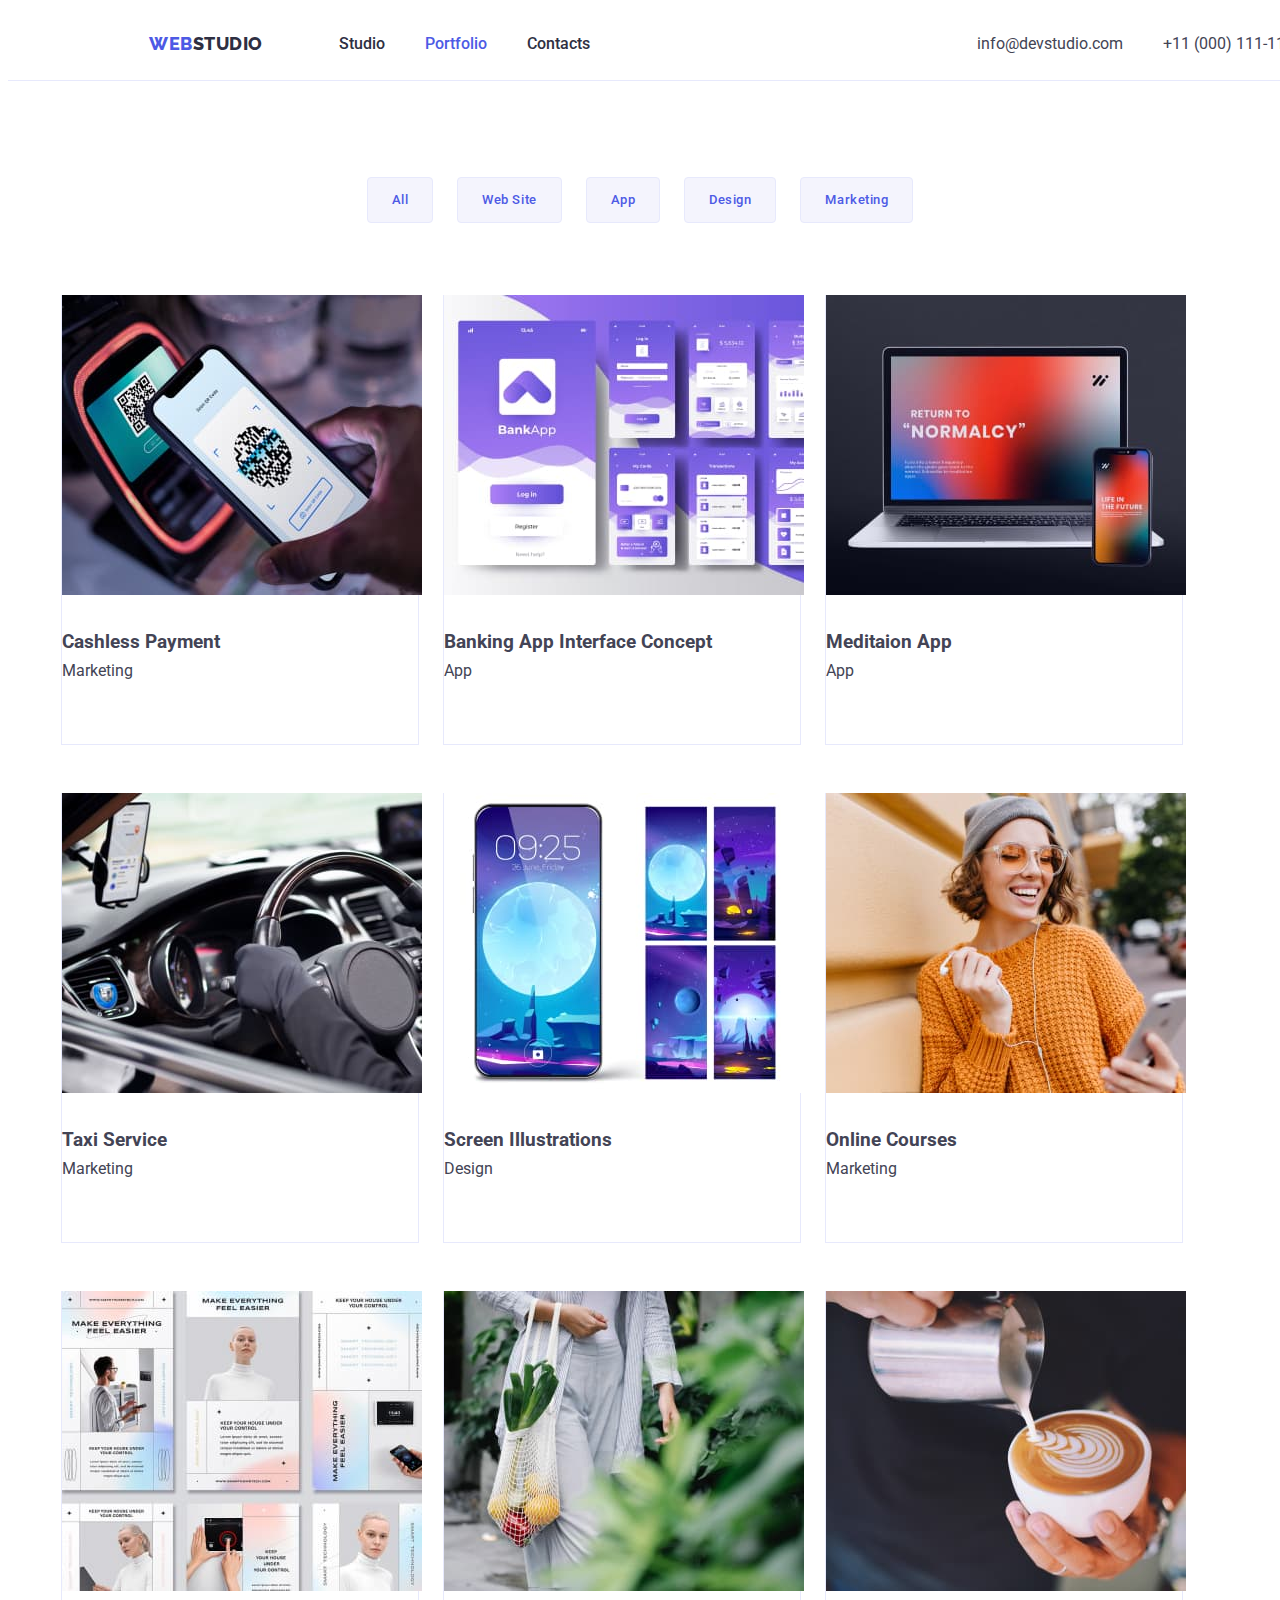
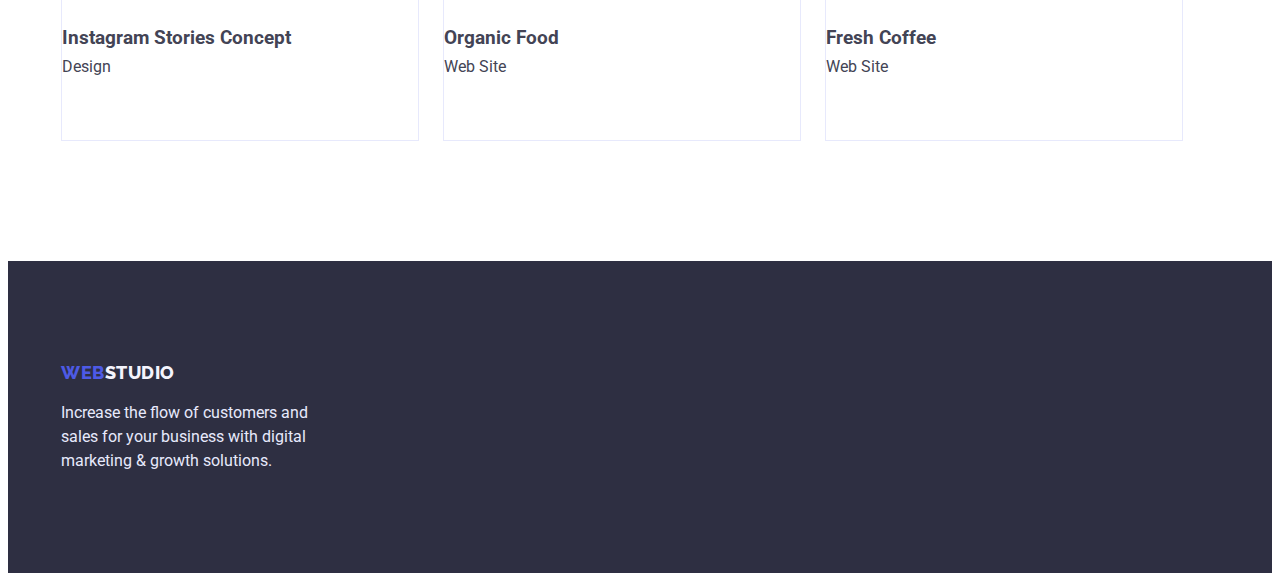
==== portfolio.html @ 673d529d "flexbox" ====
<!DOCTYPE html>
<html lang="en">
<head>
    <meta charset="UTF-8">
    <meta http-equiv="X-UA-Compatible" content="IE=edge">
    <meta name="viewport" content="width=device-width, initial-scale=1.0">
    <title>Portfolio</title>
    <link rel="preconnect" href="https://fonts.googleapis.com">
    <link rel="preconnect" href="https://fonts.gstatic.com" crossorigin>
    <link href="https://fonts.googleapis.com/css2?family=Raleway:wght@800&family=Roboto:wght@400;500;700&display=swap" rel="stylesheet">
    <link rel="stylesheet" href="https://cdnjs.cloudflare.com/ajax/libs/modern-normalize/1.1.0/modern-normalize.min.css" integrity="sha512-wpPYUAdjBVSE4KJnH1VR1HeZfpl1ub8YT/NKx4PuQ5NmX2tKuGu6U/JRp5y+Y8XG2tV+wKQpNHVUX03MfMFn9Q==" crossorigin="anonymous" referrerpolicy="no-referrer" />
    <link rel="stylesheet" href="./css/styles.css">
</head>
<body>
        <header class="header">
            <div class="container header-container">
        <nav class="header-navigation">
        <a class="header-logo logo link" href="./index.html">WEB<span class="logo-color">STUDIO</span></a>
    <ul class="header-list list">
        <li class="header-item"><a class="header-link" href="./index.html">Studio</a></li>
        <li class="header-item"><a class="header-link current" href="./portfolio.html">Portfolio</a></li>
        <li class="header-item"><a class="header-link" href="">Contacts</a></li>
    </ul>
    </nav>
    <address class="header-address cont">
        <ul class="address-list list">
        <li class="address-item"><a class="contact-link link" href="mailto:info@devstudio.com">info@devstudio.com</a></li>
        <li class="address-item"><a class="address-link link" href="tel:+110001111111">+11 (000) 111-11-11</a></li>
        </ul>
    </address>
            </div>
           </header>
           <main>
            <section class="gallery">
                <div class="container ">
                <h2 class="visually-hidden">Portfolio</h2>
                <ul class="gallery-nav list">  
                    <li class="gallery-item"><button class="gallery-btn btn list" type="button">All</button></li>
                    <li class="gallery-item"><button class="gallery-btn btn list" type="button">Web Site</button></li>
                    <li class="gallery-item"><button class="gallery-btn btn list" type="button">App</button></li>
                    <li class="gallery-item"><button class="gallery-btn btn list" type="button">Design</button></li>
                    <li class="gallery-item"><button class="gallery-btn btn list" type="button">Marketing</button></li>
                </ul>
                <ul class="gallery-list list">
                    <li class="gallery-item-second"><img src="./images/cashless-payment.jpg" alt="cashless payment" width="360"><h3 class="about-title">Cashless Payment</h3><p class="about-text">Marketing</p></li>
                    <li class="gallery-item-second"><img src="./images/banking-app.jpg" alt="banking-app" width="360"><h3 class="about-title">Banking App Interface Concept</h3><p class="about-text">App</p></li>
                    <li class="gallery-item-second"><img src="./images/meditaion-app.jpg" alt="meditaion app" width="360"><h3 class="about-title">Meditaion App</h3><p class="about-text">App</p></li>
                    <li class="gallery-item-second"><img src="./images/taxi.jpg" alt="taxi" width="360"><h3 class="about-title">Taxi Service</h3><p class="about-text">Marketing</p></li>
                    <li class="gallery-item-second"><img src="./images/screen.jpg" alt="screen illustrations" width="360"><h3 class="about-title">Screen Illustrations</h3><p class="about-text">Design</p></li>
                    <li class="gallery-item-second"><img src="./images/online-cources.jpg" alt="girl in headphones" width="360"><h3 class="about-title">Online Courses</h3><p class="about-text">Marketing</p></li>
                    <li class="gallery-item-second"><img src="./images/Instagram.jpg" alt="instagram stories" width="360"><h3 class="about-title">Instagram Stories Concept</h3><p class="about-text">Design</p></li>
                    <li class="gallery-item-second"><img src="./images/organic-food.jpg" alt="vegetables" width="360"><h3 class="about-title">Organic Food</h3><p class="about-text">Web Site</p></li>
                    <li class="gallery-item-second"><img src="./images/fresh-coffee.jpg" alt="a cup of coffee" width="360"><h3 class="about-title">Fresh Coffee</h3><p class="about-text">Web Site</p></li>
               </ul>
                </div>
            </section>
           </main>
           <footer>
            <section class="footer">
            <div class="container">
            <a class="footer-logo logo link" href="./index.html">WEB<span class="logo">STUDIO</span></a>
            <p class="footer-text text">
                Increase the flow of customers and sales for your business with digital marketing & growth solutions.
            </p>
            </div>
            </section>
        </footer>
</body>
</html>
---- css/styles.css ----
:root {
--color-title: #2E2F42;
--color-action: #4D5AE5;
--color-btn-invert: #FFFFFF;
}
body {
font-family: 'Roboto', sans-serif;
font-size: 16px;
color: #434455;
}
.container {
width: 100%;
max-width: 1158px;
padding-left: 15px;
padding-right: 15px;
margin: 0 auto;
}
.list { 
list-style: none;
}
.link {
text-decoration: none;
}
p, h1, h2, h3 {
margin: 0;
}
ul {
margin: 0;
padding-left: 0;
}
.title {
font-weight: 500;
font-size: 20px;
line-height: 1.2;
color: var(--color-title);
}
.text {
font-weight: 400;
line-height: 1.5;
color: #434455;
}
.btn {
font-family: 'Roboto', sans-serif;
font-weight: 500;
line-height: 1.5;
letter-spacing: 0.04em;
color: var(--color-action);
border-radius: 4px;
cursor: pointer;
}

/*--------------------HEADER-------------*/

.header {
display: flex;
background: #FFFFFF;
border-bottom: 1px solid #E7E9FC;
min-width: 1440px;
}
.header-container {
display: flex;
  
}
.header-navigation {
display: flex;
align-items: center;
margin-right: auto;
}
.logo {
font-family: 'Raleway', sans-serif;
font-weight: 800;
font-size: 18px;
line-height: 1.33;
letter-spacing: 0.03em;
text-transform: uppercase;
color: #F4F4FD;
}
.header-logo {
color: #4D5AE5;
}
.logo-color {
color: #2E2F42;
margin-right: 76px;
}
.header-list {
display: flex;
}
.header-list .header-item:last-child {
margin-right: 0;
}

.header-item {
margin-right: 40px;}

.header-link {
display: block;
padding-top: 24px;
padding-bottom: 24px;

font-weight: 500;
line-height: 1.5;
color: #2E2F42;
text-decoration: none;
}
.header-link:hover,
.header-link:focus {
color: var(--color-action); 
}
.header-link.current {
color: var(--color-action); 
}
.header-address {
   
}
.cont {
display: flex;
align-items:center;
}
.address-list {
display: flex;  
}
.address-item {

}
.address-list .address-item + .address-item {
margin-left: 40px;
}
.contact-link {
font-style: normal;
line-height: 1.5;
color: #434455;
}
.contact-link:hover,
.contact-link:focus {
color: var(--color-action);
}
.address-link {
line-height: 1.5;
color: #434455;
font-style: normal;
}

/* ------------HERO--------- */

.hero {
padding-top: 188px;
padding-bottom: 188px;

background-color: #2E2F42;
}
.hero-container {
width: 500px;
margin-right: auto;
margin-left: auto;
padding-left: 0;
padding-right: 0; 
}
.hero-title {
font-size: 56px;
line-height: 1.07;
text-align: center;
letter-spacing: 0.02em;
color: #FFFFFF;
}
  
.hero-btn {
margin-top: 48px;
text-align: center;
display: flex;
flex-direction: row;
align-items: flex-start;
padding: 16px 32px;
margin-right: auto;
margin-left: auto;

color: var(--color-btn-invert);
background: var(--color-action);
box-shadow: 0px 4px 4px rgba(0, 0, 0, 0.15);
}
.hero-btn:hover,
.hero-btn:focus {
background-color:#404BBF
}


/* ---------------ABOUT---------------------- */
.about {
padding-top: 120px;
padding-bottom: 120px; 
}
.visually-hidden {
position: absolute;
width: 1px;
height: 1px;
margin: -1px;
border: 0;
padding: 0;
white-space: nowrap;
clip-path: inset(100%);
clip: rect(0 0 0 0);
overflow: hidden;
}
.about-list {
display: flex;
flex-wrap: wrap;
}

.about-item {
margin-right: 24px;
width: 264px;
}
.about-item:last-child {
margin-right: 0;
}
.about-title {
margin-bottom: 8px;
}
.title {
}
.about-text {
}
.text {
}
/* -----------------DOING------------------- */
.doing {
padding-bottom: 120px;
}
.doing-title {
display: flex;
justify-content: center;
margin-bottom: 72px; 
font-size: 36px;
line-height: 1.11;
letter-spacing: 0.02em;
color: var(--color-title);
}
.doing-list {
display: flex;
flex-wrap: wrap;
}
.doing-item {
margin-right: 24px;
}
.doing-item:last-child {
margin-right: 0;
}
.doing-pic {
display: block;
}
/* ------------------TEAM-------------------- */

.team {
padding-bottom: 120px;
background: #F4F4FD;
}
.team-title {
display: flex;
justify-content: center;
padding-top: 120px;
margin-bottom: 72px;
font-size: 36px;
line-height: 1.11;
letter-spacing: 0.02em;
color: var(--color-title);
}
.team-list {
display: flex;
flex-wrap: wrap;
}
.team-item {
margin-right: 24px;
background: #FFFFFF;
box-shadow: 0px 1px 6px rgba(46, 47, 66, 0.08), 0px 1px 1px rgba(46, 47, 66, 0.16), 0px 2px 1px rgba(46, 47, 66, 0.08);
border-radius: 0px 0px 4px 4px;
}
.team-item:last-child {
margin-right: 0;
}
.team-title-after {
display: flex;
justify-content: center;
margin-bottom: 8px;
padding-top: 32px;
}

.team-text {
display: flex;
justify-content: center;
padding-bottom: 32px;
}


/* ------------------FOOTER------------- */ 
.footer {
padding-top: 100px;
padding-bottom: 100px;
background: #2E2F42;
}
.footer-logo {
display: inline-block;
color: #4D5AE5;
margin-bottom: 16px;
background: #2E2F42;
}

.footer-text {
max-width: 264px;
max-height: 110px;
color: #E7E9FC;
background: #2E2F42;
}



/* ------------------PORTFOLIO----------- */
.gallery {
display: flex;
padding-bottom: 120px;
}
.gallery-nav {
display: flex;
margin-right: auto;
margin-left: auto;
justify-content: center;
padding-bottom: 72px;
padding-top: 96px; 
}
.gallery-item {
margin-right: 24px;
}

.gallery-item:last-child {
  margin-right: 0;
}
.gallery-btn {
flex-direction: row;
justify-content: center;
align-items: center;
padding: 12px 24px;
background: #F4F4FD;
border: 1px solid #E7E9FC;
}
.gallery-btn:hover,
.gallery-btn:focus {
color: var(--color-btn-invert);
background: #404BBF;
}
.gallery-list {
display: flex;
flex-wrap: wrap; 
}
.gallery-item-second {
margin-right: 24px;
margin-bottom: 48px;
padding-bottom: 32px;
max-width: 358px;
background: #FFFFFF;
border-right: 1px solid #E7E9FC;
border-bottom: 1px solid #E7E9FC;
border-left: 1px solid #E7E9FC;
box-sizing: border-box;
 }
.gallery-item-second:nth-child(3n) {
margin-right: 0;
}
.gallery-item-second:nth-last-child(-n+3) {
margin-bottom: 0;
}

.gallery-item-second>.about-title{
padding-top: 32px;
}
.gallery-item-second>.about-text {
padding-bottom: 32px;
 }
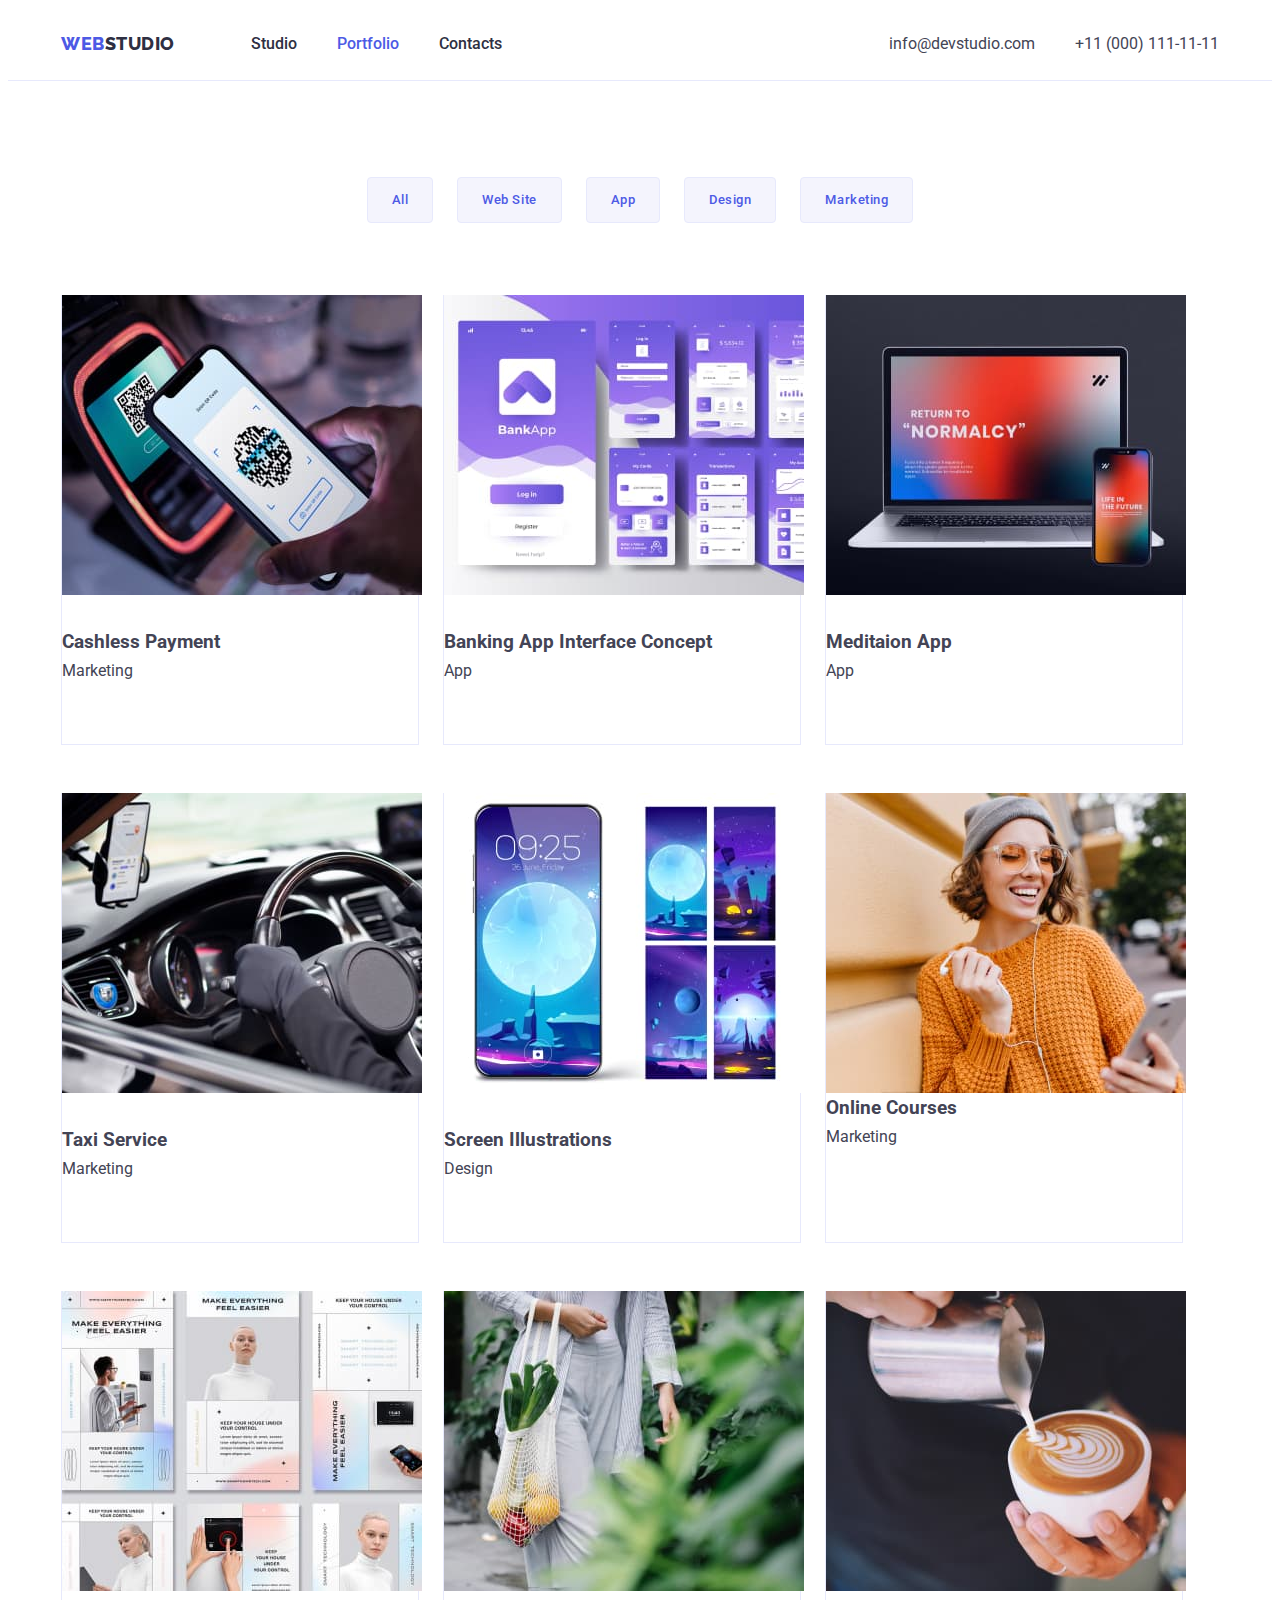
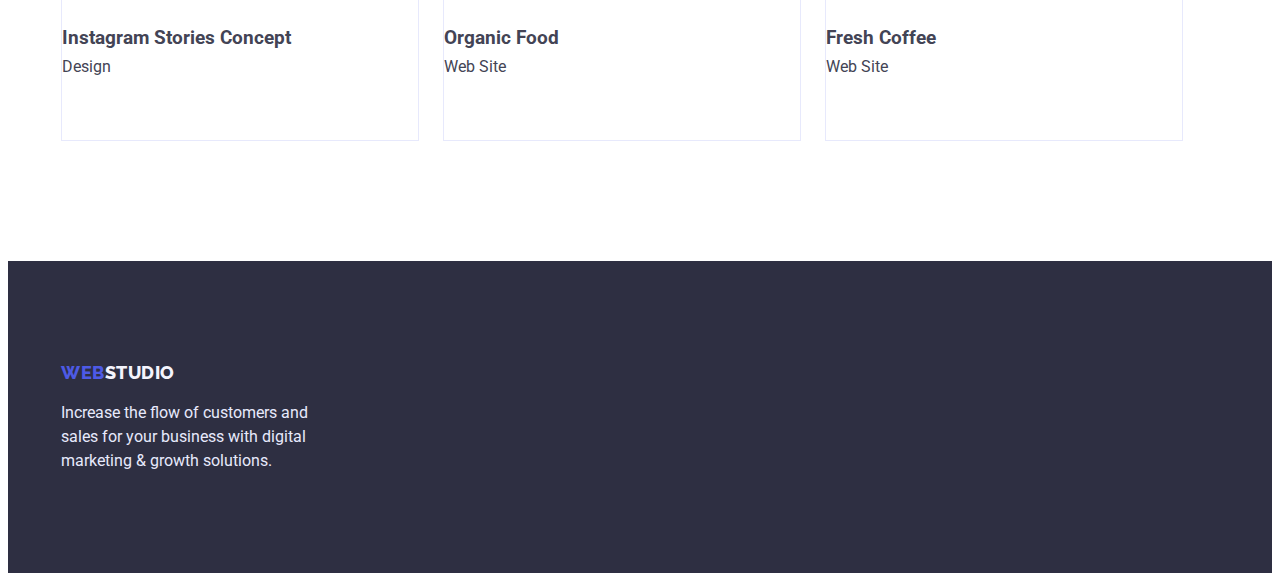
==== commit d367065a: "flexbox update" ====
--- a/portfolio.html
+++ b/portfolio.html
@@ -42,15 +42,39 @@
                     <li class="gallery-item"><button class="gallery-btn btn list" type="button">Marketing</button></li>
                 </ul>
                 <ul class="gallery-list list">
-                    <li class="gallery-item-second"><img src="./images/cashless-payment.jpg" alt="cashless payment" width="360"><h3 class="about-title">Cashless Payment</h3><p class="about-text">Marketing</p></li>
-                    <li class="gallery-item-second"><img src="./images/banking-app.jpg" alt="banking-app" width="360"><h3 class="about-title">Banking App Interface Concept</h3><p class="about-text">App</p></li>
-                    <li class="gallery-item-second"><img src="./images/meditaion-app.jpg" alt="meditaion app" width="360"><h3 class="about-title">Meditaion App</h3><p class="about-text">App</p></li>
-                    <li class="gallery-item-second"><img src="./images/taxi.jpg" alt="taxi" width="360"><h3 class="about-title">Taxi Service</h3><p class="about-text">Marketing</p></li>
-                    <li class="gallery-item-second"><img src="./images/screen.jpg" alt="screen illustrations" width="360"><h3 class="about-title">Screen Illustrations</h3><p class="about-text">Design</p></li>
+                    <li class="gallery-item-second"><img src="./images/cashless-payment.jpg" alt="cashless payment" width="360">
+                       <div class="gallery-item-wrap">
+                        <h3 class="about-title">Cashless Payment</h3>
+                        <p class="about-text">Marketing</p></div></li>  
+                    <li class="gallery-item-second"><img src="./images/banking-app.jpg" alt="banking-app" width="360">
+                        <div class="gallery-item-wrap">
+                        <h3 class="about-title">Banking App Interface Concept</h3>
+                        <p class="about-text">App</p></div></li>
+                    <li class="gallery-item-second"><img src="./images/meditaion-app.jpg" alt="meditaion app" width="360">
+                       <div class="gallery-item-wrap">
+                        <h3 class="about-title">Meditaion App</h3>
+                        <p class="about-text">App</p></div></li>
+                    <li class="gallery-item-second"><img src="./images/taxi.jpg" alt="taxi" width="360">
+                       <div class="gallery-item-wrap"> 
+                        <h3 class="about-title">Taxi Service</h3>
+                        <p class="about-text">Marketing</p></div></li>
+                    <li class="gallery-item-second"><img src="./images/screen.jpg" alt="screen illustrations" width="360">
+                       <div class="gallery-item-wrap"> 
+                        <h3 class="about-title">Screen Illustrations</h3>
+                        <p class="about-text">Design</p></div></li>
                     <li class="gallery-item-second"><img src="./images/online-cources.jpg" alt="girl in headphones" width="360"><h3 class="about-title">Online Courses</h3><p class="about-text">Marketing</p></li>
-                    <li class="gallery-item-second"><img src="./images/Instagram.jpg" alt="instagram stories" width="360"><h3 class="about-title">Instagram Stories Concept</h3><p class="about-text">Design</p></li>
-                    <li class="gallery-item-second"><img src="./images/organic-food.jpg" alt="vegetables" width="360"><h3 class="about-title">Organic Food</h3><p class="about-text">Web Site</p></li>
-                    <li class="gallery-item-second"><img src="./images/fresh-coffee.jpg" alt="a cup of coffee" width="360"><h3 class="about-title">Fresh Coffee</h3><p class="about-text">Web Site</p></li>
+                    <li class="gallery-item-second"><img src="./images/Instagram.jpg" alt="instagram stories" width="360">
+                        <div class="gallery-item-wrap">
+                        <h3 class="about-title">Instagram Stories Concept</h3>
+                        <p class="about-text">Design</p></div></li>
+                    <li class="gallery-item-second"><img src="./images/organic-food.jpg" alt="vegetables" width="360">
+                       <div class="gallery-item-wrap"> 
+                        <h3 class="about-title">Organic Food</h3>
+                        <p class="about-text">Web Site</p></div></li>
+                    <li class="gallery-item-second"><img src="./images/fresh-coffee.jpg" alt="a cup of coffee" width="360">
+                      <div class="gallery-item-wrap">  
+                        <h3 class="about-title">Fresh Coffee</h3>
+                        <p class="about-text">Web Site</p></div></li>
                </ul>
                 </div>
             </section>
--- a/css/styles.css
+++ b/css/styles.css
@@ -55,7 +55,6 @@
 display: flex;
 background: #FFFFFF;
 border-bottom: 1px solid #E7E9FC;
-min-width: 1440px;
 }
 .header-container {
 display: flex;
@@ -252,11 +251,11 @@
 .team {
 padding-bottom: 120px;
 background: #F4F4FD;
+padding-top: 120px;
 }
 .team-title {
 display: flex;
 justify-content: center;
-padding-top: 120px;
 margin-bottom: 72px;
 font-size: 36px;
 line-height: 1.11;
@@ -276,17 +275,19 @@
 .team-item:last-child {
 margin-right: 0;
 }
+.team-item-wrap {
+ padding-top: 32px;
+ padding-bottom: 32px;
+}
 .team-title-after {
 display: flex;
 justify-content: center;
 margin-bottom: 8px;
-padding-top: 32px;
 }
 
 .team-text {
 display: flex;
 justify-content: center;
-padding-bottom: 32px;
 }
 
 
@@ -315,6 +316,7 @@
 /* ------------------PORTFOLIO----------- */
 .gallery {
 display: flex;
+padding-top: 96px;
 padding-bottom: 120px;
 }
 .gallery-nav {
@@ -322,8 +324,7 @@
 margin-right: auto;
 margin-left: auto;
 justify-content: center;
-padding-bottom: 72px;
-padding-top: 96px; 
+margin-bottom: 72px;
 }
 .gallery-item {
 margin-right: 24px;
@@ -367,9 +368,7 @@
 margin-bottom: 0;
 }
 
-.gallery-item-second>.about-title{
-padding-top: 32px;
-}
-.gallery-item-second>.about-text {
-padding-bottom: 32px;
+ .gallery-item-wrap {
+  padding-top: 32px;
+  padding-bottom: 32px;
  }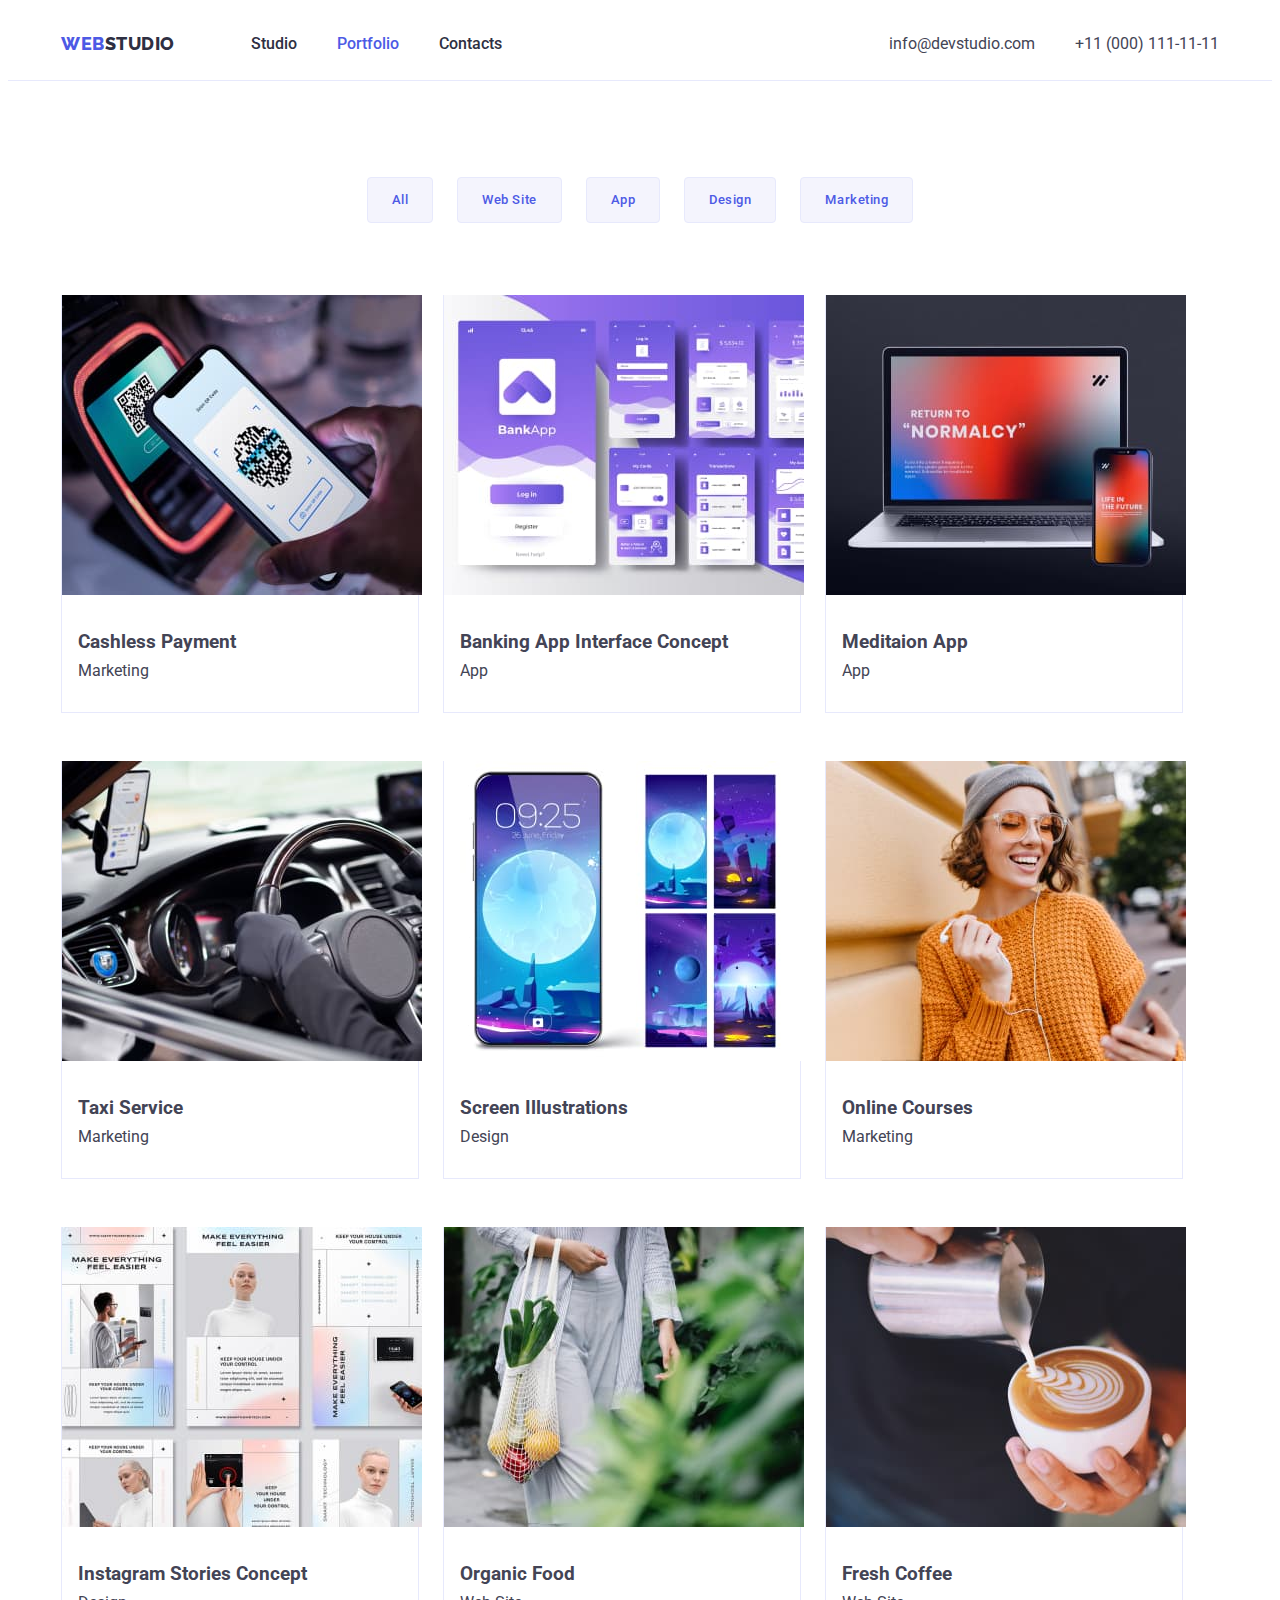
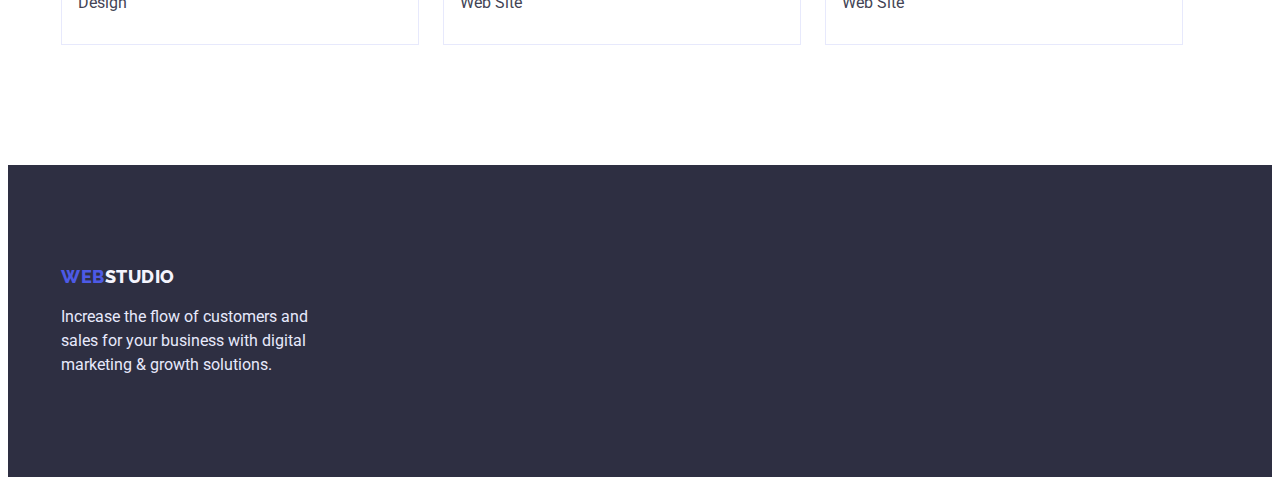
==== commit 1e3262a8: "flexbox update" ====
--- a/portfolio.html
+++ b/portfolio.html
@@ -62,7 +62,10 @@
                        <div class="gallery-item-wrap"> 
                         <h3 class="about-title">Screen Illustrations</h3>
                         <p class="about-text">Design</p></div></li>
-                    <li class="gallery-item-second"><img src="./images/online-cources.jpg" alt="girl in headphones" width="360"><h3 class="about-title">Online Courses</h3><p class="about-text">Marketing</p></li>
+                    <li class="gallery-item-second"><img src="./images/online-cources.jpg" alt="girl in headphones" width="360">
+                        <div class="gallery-item-wrap"> 
+                        <h3 class="about-title">Online Courses</h3>
+                        <p class="about-text">Marketing</p></div></li>
                     <li class="gallery-item-second"><img src="./images/Instagram.jpg" alt="instagram stories" width="360">
                         <div class="gallery-item-wrap">
                         <h3 class="about-title">Instagram Stories Concept</h3>
--- a/css/styles.css
+++ b/css/styles.css
@@ -353,7 +353,6 @@
 .gallery-item-second {
 margin-right: 24px;
 margin-bottom: 48px;
-padding-bottom: 32px;
 max-width: 358px;
 background: #FFFFFF;
 border-right: 1px solid #E7E9FC;
@@ -371,4 +370,6 @@
  .gallery-item-wrap {
   padding-top: 32px;
   padding-bottom: 32px;
- }+  padding-left: 16px;
+
+}